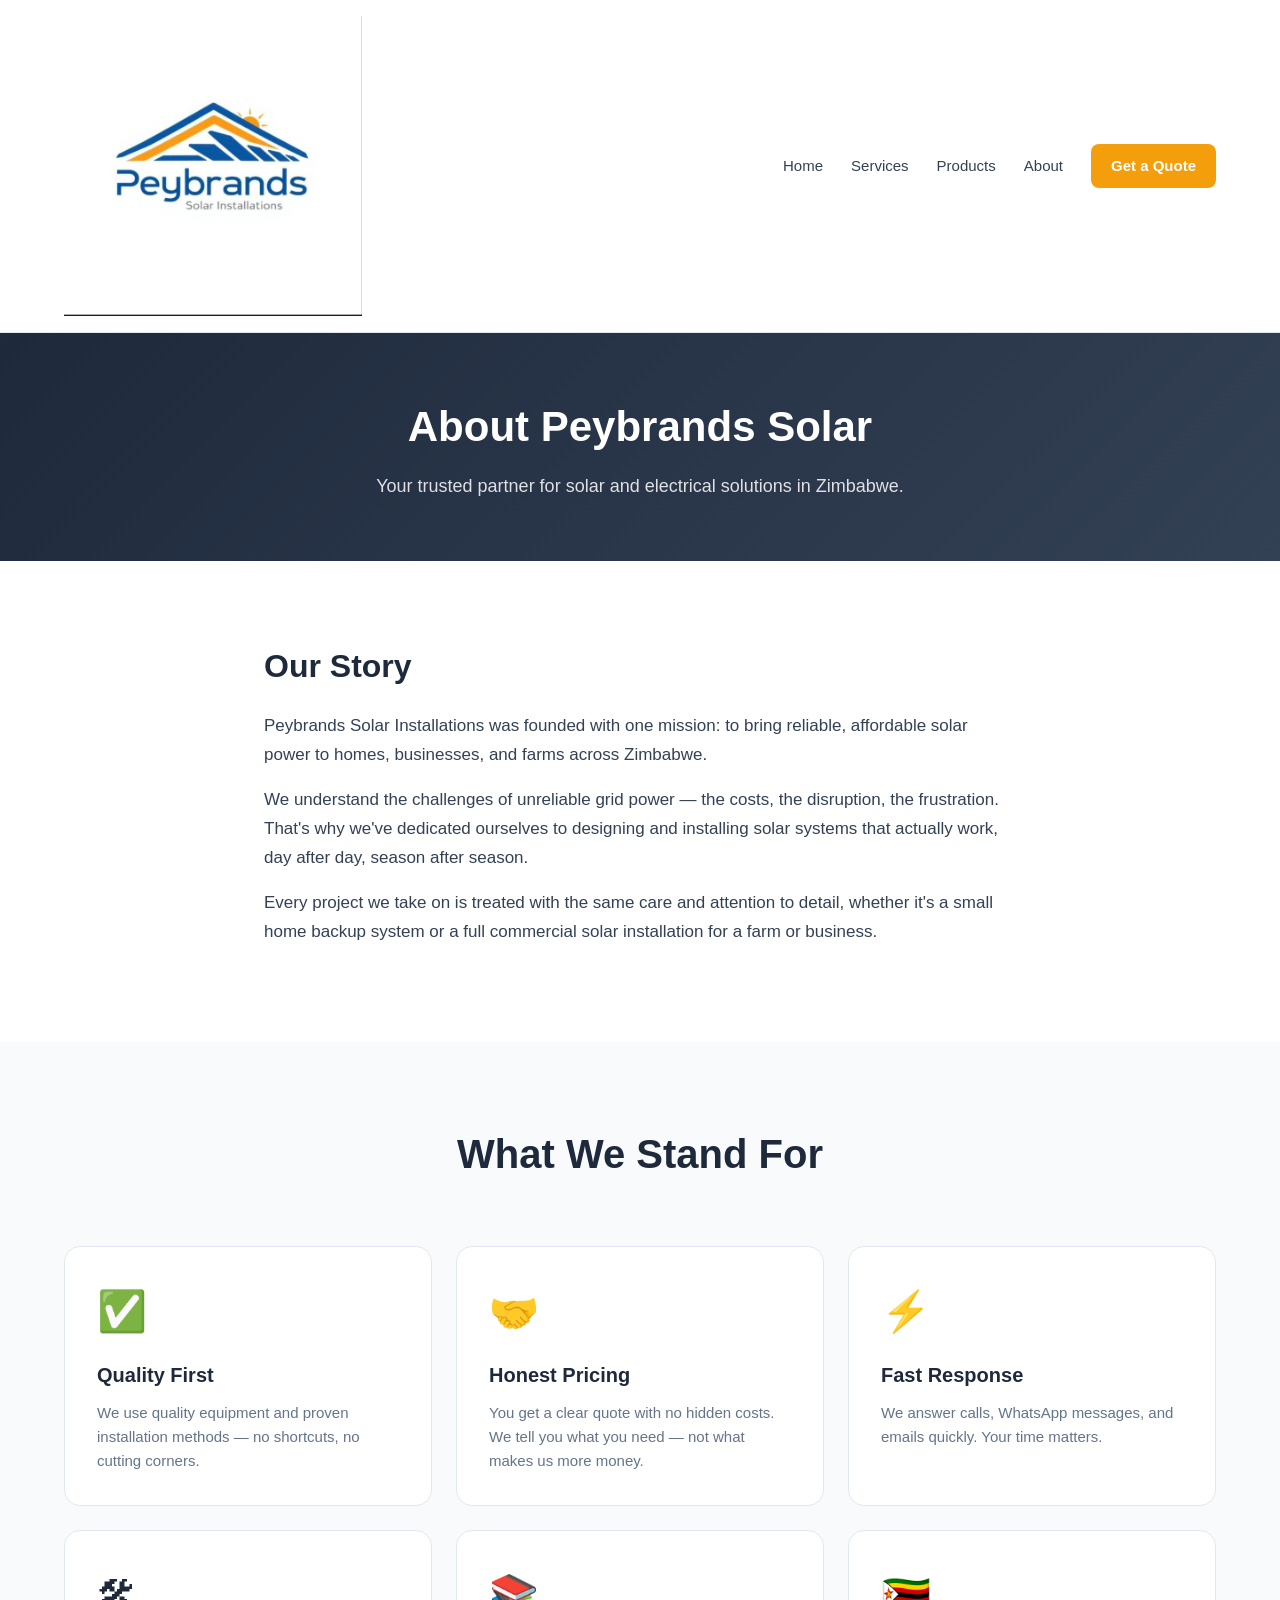
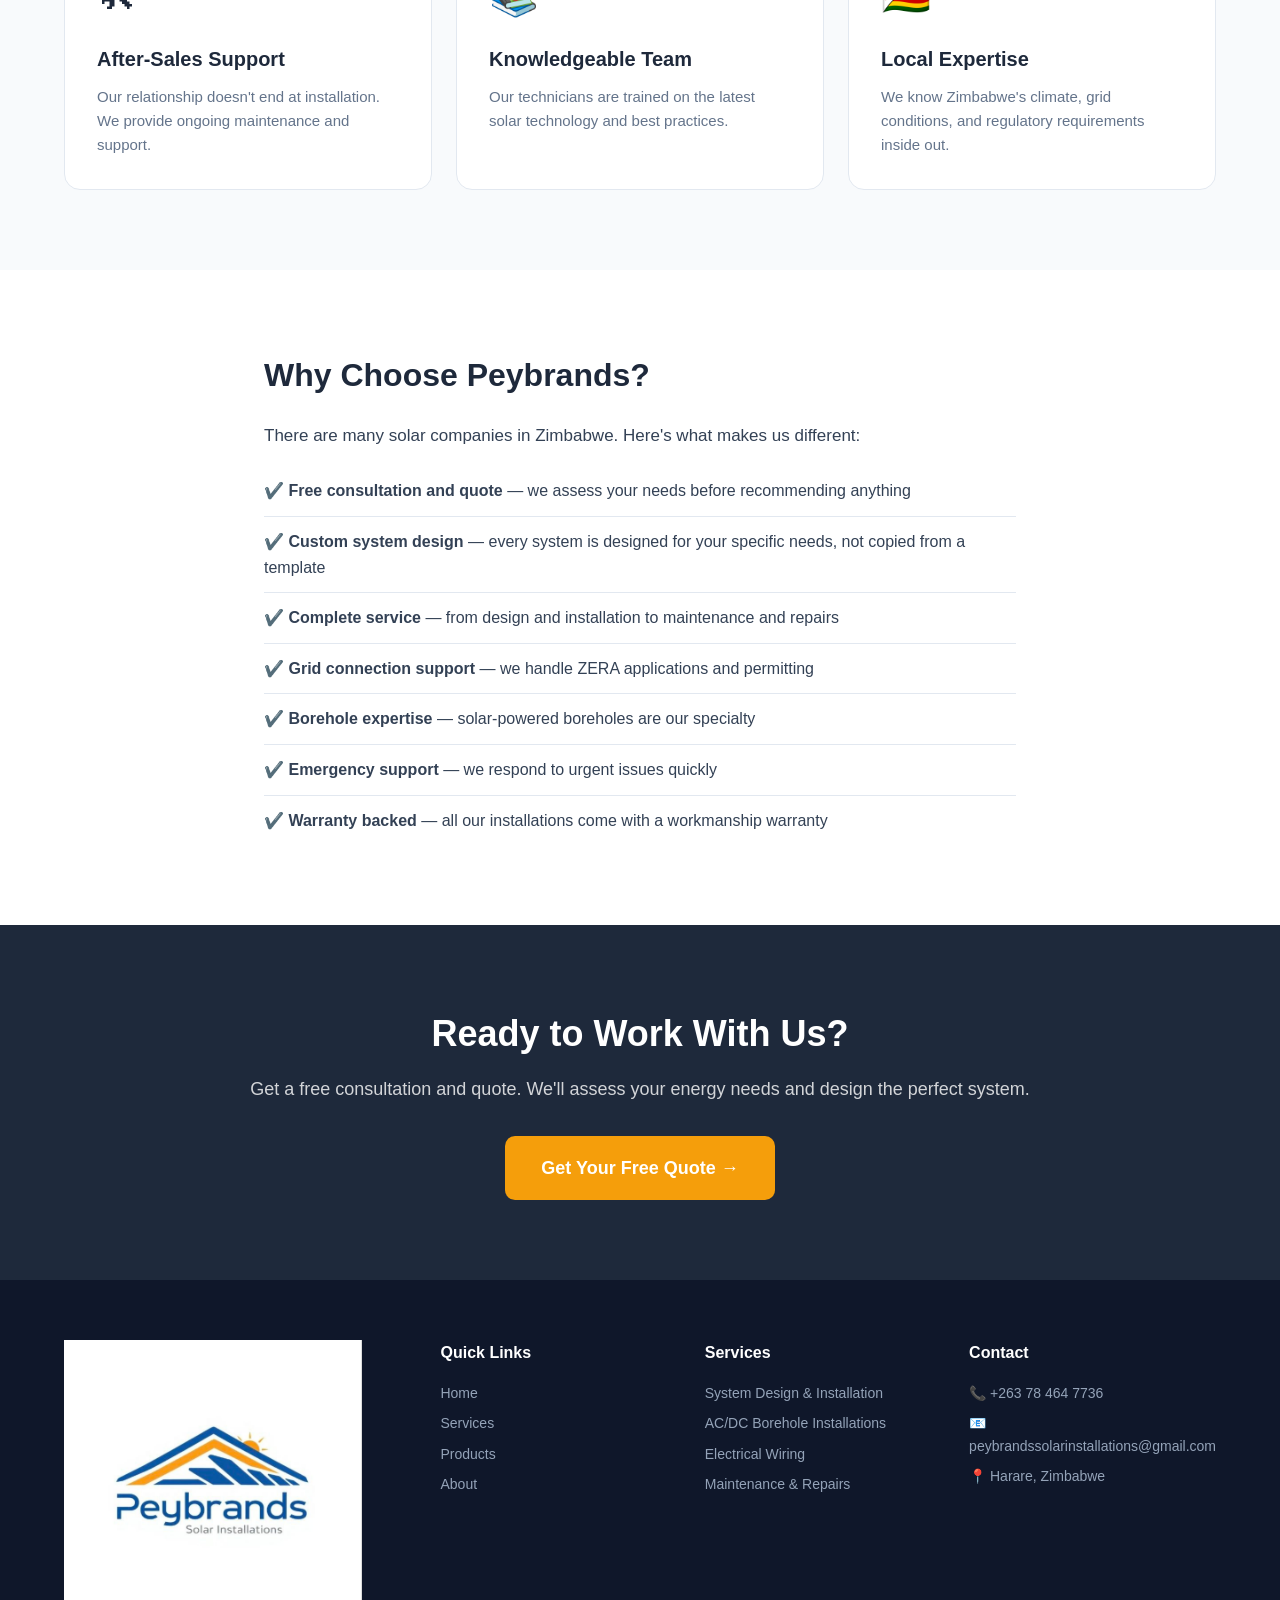
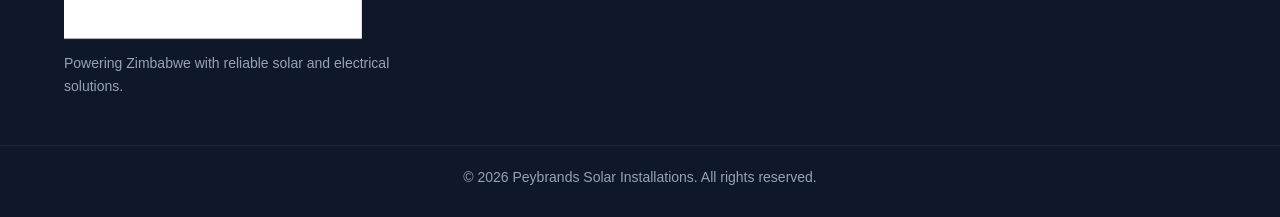
==== pages/about.html @ a76af6f4 "Initial commit: Peybrands Solar website" ====
<!DOCTYPE html>
<html lang="en">
<head>
    <meta charset="UTF-8">
    <meta name="viewport" content="width=device-width, initial-scale=1.0">
    <title>About Us | Peybrands Solar Installations</title>
    <link rel="stylesheet" href="../css/style.css">
    <link rel="icon" type="image/jpeg" href="../images/logo.jpg">
</head>
<body>

    <!-- HEADER -->
    <header class="header">
        <div class="container header-inner">
            <div class="logo">
                <img src="../images/logo.jpg" alt="Peybrands Solar Installations" class="logo-img">
            </div>
            <nav class="nav">
                <a href="../index.html">Home</a>
                <a href="services.html">Services</a>
                <a href="products.html">Products</a>
                <a href="about.html">About</a>
                <a href="contact.html" class="btn-nav">Get a Quote</a>
            </nav>
        </div>
    </header>

    <!-- PAGE HEADER -->
    <section class="page-header">
        <div class="container">
            <h1>About Peybrands Solar</h1>
            <p>Your trusted partner for solar and electrical solutions in Zimbabwe.</p>
        </div>
    </section>

    <!-- STORY -->
    <section class="section">
        <div class="container narrow">
            <h2>Our Story</h2>
            <p>Peybrands Solar Installations was founded with one mission: to bring reliable, affordable solar power to homes, businesses, and farms across Zimbabwe.</p>
            <p>We understand the challenges of unreliable grid power — the costs, the disruption, the frustration. That's why we've dedicated ourselves to designing and installing solar systems that actually work, day after day, season after season.</p>
            <p>Every project we take on is treated with the same care and attention to detail, whether it's a small home backup system or a full commercial solar installation for a farm or business.</p>
        </div>
    </section>

    <!-- MISSION + VALUES -->
    <section class="section section-alt">
        <div class="container">
            <div class="section-header">
                <h2>What We Stand For</h2>
            </div>
            <div class="services-grid">
                <div class="service-card">
                    <div class="service-icon">✅</div>
                    <h3>Quality First</h3>
                    <p>We use quality equipment and proven installation methods — no shortcuts, no cutting corners.</p>
                </div>
                <div class="service-card">
                    <div class="service-icon">🤝</div>
                    <h3>Honest Pricing</h3>
                    <p>You get a clear quote with no hidden costs. We tell you what you need — not what makes us more money.</p>
                </div>
                <div class="service-card">
                    <div class="service-icon">⚡</div>
                    <h3>Fast Response</h3>
                    <p>We answer calls, WhatsApp messages, and emails quickly. Your time matters.</p>
                </div>
                <div class="service-card">
                    <div class="service-icon">🛠</div>
                    <h3>After-Sales Support</h3>
                    <p>Our relationship doesn't end at installation. We provide ongoing maintenance and support.</p>
                </div>
                <div class="service-card">
                    <div class="service-icon">📚</div>
                    <h3>Knowledgeable Team</h3>
                    <p>Our technicians are trained on the latest solar technology and best practices.</p>
                </div>
                <div class="service-card">
                    <div class="service-icon">🇿🇼</div>
                    <h3>Local Expertise</h3>
                    <p>We know Zimbabwe's climate, grid conditions, and regulatory requirements inside out.</p>
                </div>
            </div>
        </div>
    </section>

    <!-- WHY CHOOSE US -->
    <section class="section">
        <div class="container narrow">
            <h2>Why Choose Peybrands?</h2>
            <p>There are many solar companies in Zimbabwe. Here's what makes us different:</p>
            <ul class="check-list">
                <li>✔️ <strong>Free consultation and quote</strong> — we assess your needs before recommending anything</li>
                <li>✔️ <strong>Custom system design</strong> — every system is designed for your specific needs, not copied from a template</li>
                <li>✔️ <strong>Complete service</strong> — from design and installation to maintenance and repairs</li>
                <li>✔️ <strong>Grid connection support</strong> — we handle ZERA applications and permitting</li>
                <li>✔️ <strong>Borehole expertise</strong> — solar-powered boreholes are our specialty</li>
                <li>✔️ <strong>Emergency support</strong> — we respond to urgent issues quickly</li>
                <li>✔️ <strong>Warranty backed</strong> — all our installations come with a workmanship warranty</li>
            </ul>
        </div>
    </section>

    <!-- CTA -->
    <section class="cta">
        <div class="container cta-inner">
            <h2>Ready to Work With Us?</h2>
            <p>Get a free consultation and quote. We'll assess your energy needs and design the perfect system.</p>
            <a href="contact.html" class="btn btn-primary btn-large">Get Your Free Quote →</a>
        </div>
    </section>

    <!-- FOOTER -->
    <footer class="footer">
        <div class="container footer-inner">
            <div class="footer-col">
                <div class="logo">
                    <img src="../images/logo.jpg" alt="Peybrands Solar Installations" class="logo-img">
                </div>
                <p>Powering Zimbabwe with reliable solar and electrical solutions.</p>
            </div>
            <div class="footer-col">
                <h4>Quick Links</h4>
                <a href="../index.html">Home</a>
                <a href="services.html">Services</a>
                <a href="products.html">Products</a>
                <a href="about.html">About</a>
            </div>
            <div class="footer-col">
                <h4>Services</h4>
                <p>System Design & Installation</p>
                <p>AC/DC Borehole Installations</p>
                <p>Electrical Wiring</p>
                <p>Maintenance & Repairs</p>
            </div>
            <div class="footer-col">
                <h4>Contact</h4>
                <p>📞 +263 78 464 7736</p>
                <p>📧 peybrandssolarinstallations@gmail.com</p>
                <p>📍 Harare, Zimbabwe</p>
            </div>
        </div>
        <div class="footer-bottom">
            <p>© 2026 Peybrands Solar Installations. All rights reserved.</p>
        </div>
    </footer>

</body>
</html>
---- css/style.css ----
/* ===== RESET & BASE ===== */
* {
    margin: 0;
    padding: 0;
    box-sizing: border-box;
}

:root {
    --primary: #f59e0b;
    --primary-dark: #d97706;
    --dark: #1e293b;
    --dark-light: #334155;
    --gray: #64748b;
    --light: #f8fafc;
    --white: #ffffff;
    --green: #10b981;
}

body {
    font-family: -apple-system, BlinkMacSystemFont, 'Segoe UI', Roboto, sans-serif;
    color: var(--dark);
    line-height: 1.6;
    background: var(--white);
}

.container {
    max-width: 1200px;
    margin: 0 auto;
    padding: 0 24px;
}

.center { text-align: center; }

/* ===== HEADER ===== */
.header {
    background: var(--white);
    border-bottom: 1px solid #e2e8f0;
    position: sticky;
    top: 0;
    z-index: 100;
}

.header-inner {
    display: flex;
    justify-content: space-between;
    align-items: center;
    padding: 16px 24px;
}

.logo {
    display: flex;
    align-items: center;
    gap: 8px;
}

.logo-img {
    height: 300px;
    width: auto;
    display: block;
}
.logo-icon { font-size: 24px; }

.logo-text strong { color: var(--primary); }

.nav {
    display: flex;
    align-items: center;
    gap: 28px;
}

.nav a {
    color: var(--dark-light);
    text-decoration: none;
    font-size: 15px;
    font-weight: 500;
    transition: color 0.2s;
}

.nav a:hover { color: var(--primary); }

.btn-nav {
    background: var(--primary);
    color: white !important;
    padding: 10px 20px;
    border-radius: 8px;
    font-weight: 600 !important;
}

.btn-nav:hover {
    background: var(--primary-dark);
    color: white !important;
}

/* ===== HERO ===== */
.hero {
    background: linear-gradient(135deg, #fef3c7 0%, #fde68a 100%);
    padding: 80px 0;
}

.hero-inner {
    display: grid;
    grid-template-columns: 1.2fr 1fr;
    gap: 60px;
    align-items: center;
}

.hero h1 {
    font-size: 48px;
    line-height: 1.15;
    margin-bottom: 20px;
    color: var(--dark);
}

.hero p {
    font-size: 18px;
    color: var(--dark-light);
    margin-bottom: 32px;
}

.hero-buttons {
    display: flex;
    gap: 16px;
    margin-bottom: 40px;
    flex-wrap: wrap;
}

.hero-stats {
    display: flex;
    gap: 40px;
}

.stat-number {
    display: block;
    font-size: 28px;
    font-weight: 700;
    color: var(--primary-dark);
}

.stat-label {
    font-size: 14px;
    color: var(--gray);
}

.hero-illustration {
    font-size: 140px;
    text-align: center;
    filter: drop-shadow(0 10px 30px rgba(245, 158, 11, 0.3));
}

/* ===== BUTTONS ===== */
.btn {
    display: inline-block;
    padding: 14px 28px;
    border-radius: 10px;
    font-weight: 600;
    text-decoration: none;
    font-size: 16px;
    transition: all 0.2s;
    border: none;
    cursor: pointer;
}

.btn-primary {
    background: var(--primary);
    color: white;
}

.btn-primary:hover {
    background: var(--primary-dark);
    transform: translateY(-2px);
    box-shadow: 0 10px 25px rgba(245, 158, 11, 0.3);
}

.btn-secondary {
    background: white;
    color: var(--dark);
    border: 2px solid var(--dark);
}

.btn-secondary:hover {
    background: var(--dark);
    color: white;
}

.btn-large {
    padding: 18px 36px;
    font-size: 18px;
}

/* ===== SECTIONS ===== */
.section {
    padding: 80px 0;
}

.section-alt {
    background: var(--light);
}

.section-header {
    text-align: center;
    max-width: 700px;
    margin: 0 auto 60px;
}

.section-header h2 {
    font-size: 40px;
    margin-bottom: 16px;
    color: var(--dark);
}

.section-header p {
    font-size: 18px;
    color: var(--gray);
}

/* ===== SERVICES GRID ===== */
.services-grid {
    display: grid;
    grid-template-columns: repeat(auto-fit, minmax(300px, 1fr));
    gap: 24px;
}

.service-card {
    background: white;
    padding: 32px;
    border-radius: 16px;
    border: 1px solid #e2e8f0;
    transition: all 0.3s;
}

.service-card:hover {
    border-color: var(--primary);
    transform: translateY(-4px);
    box-shadow: 0 12px 30px rgba(0,0,0,0.08);
}

.service-icon {
    font-size: 40px;
    margin-bottom: 16px;
}

.service-card h3 {
    font-size: 20px;
    margin-bottom: 10px;
    color: var(--dark);
}

.service-card p {
    color: var(--gray);
    font-size: 15px;
}

/* ===== PRODUCTS GRID ===== */
.products-grid {
    display: grid;
    grid-template-columns: repeat(auto-fit, minmax(260px, 1fr));
    gap: 24px;
    margin-bottom: 40px;
}

.product-card {
    background: white;
    padding: 32px;
    border-radius: 16px;
    text-align: center;
    border: 1px solid #e2e8f0;
    transition: all 0.3s;
}

.product-card:hover {
    transform: translateY(-4px);
    box-shadow: 0 12px 30px rgba(0,0,0,0.08);
}

.product-img {
    font-size: 56px;
    margin-bottom: 16px;
}

.product-card h3 {
    font-size: 20px;
    margin-bottom: 10px;
}

.product-card p {
    color: var(--gray);
    font-size: 15px;
}

/* ===== FEATURES ===== */
.features-grid {
    display: grid;
    grid-template-columns: repeat(auto-fit, minmax(240px, 1fr));
    gap: 32px;
}

.feature h3 {
    font-size: 18px;
    margin-bottom: 8px;
    color: var(--dark);
}

.feature p {
    color: var(--gray);
    font-size: 15px;
}

/* ===== CTA ===== */
.cta {
    background: var(--dark);
    color: white;
    padding: 80px 0;
    text-align: center;
}

.cta h2 {
    font-size: 36px;
    margin-bottom: 12px;
}

.cta p {
    font-size: 18px;
    margin-bottom: 32px;
    opacity: 0.8;
}

/* ===== FOOTER ===== */
.footer {
    background: #0f172a;
    color: #cbd5e1;
    padding: 60px 0 20px;
}

.footer-inner {
    display: grid;
    grid-template-columns: 1.5fr 1fr 1fr 1fr;
    gap: 40px;
    margin-bottom: 40px;
}

.footer h4 {
    color: white;
    margin-bottom: 16px;
    font-size: 16px;
}

.footer a, .footer p {
    display: block;
    color: #94a3b8;
    text-decoration: none;
    font-size: 14px;
    margin-bottom: 8px;
}

.footer a:hover { color: var(--primary); }

.footer .logo { color: white; margin-bottom: 12px; }

.footer-bottom {
    border-top: 1px solid #1e293b;
    padding-top: 20px;
    text-align: center;
    font-size: 14px;
    color: #64748b;
}

/* ===== RESPONSIVE ===== */
@media (max-width: 768px) {
    .hero-inner {
        grid-template-columns: 1fr;
        text-align: center;
    }
    .hero h1 { font-size: 32px; }
    .hero-illustration { font-size: 80px; }
    .hero-stats { justify-content: center; }
    .hero-buttons { justify-content: center; }
    .nav { display: none; }
    .footer-inner { grid-template-columns: 1fr; }
    .section-header h2 { font-size: 28px; }
}
/* ===== PAGE HEADERS ===== */
.page-header {
    background: linear-gradient(135deg, #1e293b 0%, #334155 100%);
    color: white;
    padding: 60px 0;
    text-align: center;
}

.page-header h1 {
    font-size: 42px;
    margin-bottom: 12px;
}

.page-header p {
    font-size: 18px;
    opacity: 0.85;
}

/* ===== CONTACT ===== */
.contact-grid {
    display: grid;
    grid-template-columns: 1fr 1.2fr;
    gap: 60px;
}

.contact-info h2 { font-size: 28px; margin-bottom: 12px; }
.contact-info > p { color: var(--gray); margin-bottom: 32px; }

.contact-item {
    display: flex;
    gap: 16px;
    margin-bottom: 28px;
}

.contact-icon {
    font-size: 28px;
    flex-shrink: 0;
}

.contact-item h4 {
    font-size: 15px;
    color: var(--dark);
    margin-bottom: 6px;
}

.contact-item a, .contact-item p {
    display: block;
    color: var(--dark-light);
    text-decoration: none;
    font-size: 15px;
    margin-bottom: 4px;
}

.contact-item a:hover { color: var(--primary); }

.whatsapp-link {
    color: #25D366 !important;
    font-weight: 600;
    font-size: 14px !important;
}

.muted { color: var(--gray) !important; font-size: 14px !important; }

/* ===== FORM ===== */
.contact-form-wrap {
    background: white;
    padding: 40px;
    border-radius: 16px;
    border: 1px solid #e2e8f0;
}

.contact-form-wrap h2 { font-size: 28px; margin-bottom: 8px; }
.contact-form-wrap > p { color: var(--gray); margin-bottom: 28px; }

.form-group { margin-bottom: 20px; }

.form-group label {
    display: block;
    font-weight: 500;
    margin-bottom: 6px;
    color: var(--dark);
    font-size: 14px;
}

.form-group input,
.form-group select,
.form-group textarea {
    width: 100%;
    padding: 12px 14px;
    border: 2px solid #e2e8f0;
    border-radius: 10px;
    font-size: 15px;
    font-family: inherit;
    transition: border-color 0.2s;
}

.form-group input:focus,
.form-group select:focus,
.form-group textarea:focus {
    outline: none;
    border-color: var(--primary);
}

.form-group textarea { resize: vertical; }

/* ===== ABOUT PAGE ===== */
.narrow {
    max-width: 800px;
}

.narrow h2 {
    font-size: 32px;
    margin-bottom: 20px;
    margin-top: 30px;
}

.narrow h2:first-child { margin-top: 0; }

.narrow p {
    font-size: 17px;
    color: var(--dark-light);
    margin-bottom: 16px;
    line-height: 1.7;
}

.check-list {
    list-style: none;
    padding: 0;
}

.check-list li {
    font-size: 16px;
    padding: 12px 0;
    border-bottom: 1px solid #e2e8f0;
    color: var(--dark-light);
}

.check-list li:last-child { border-bottom: none; }

/* ===== RESPONSIVE ===== */
@media (max-width: 768px) {
    .contact-grid { grid-template-columns: 1fr; gap: 40px; }
    .contact-form-wrap { padding: 24px; }
    .page-header h1 { font-size: 32px; }
}
/* ===== SERVICES DETAILED PAGE ===== */
.service-detail {
    display: grid;
    grid-template-columns: 120px 1fr;
    gap: 40px;
    padding: 50px 0;
    border-bottom: 1px solid #e2e8f0;
    align-items: start;
}

.service-detail:last-of-type {
    border-bottom: none;
}

.service-detail.alt {
    background: var(--light);
    padding: 50px 40px;
    border-radius: 16px;
    margin: 20px 0;
    border-bottom: none;
}

.service-detail-icon {
    font-size: 72px;
    text-align: center;
    background: white;
    padding: 20px;
    border-radius: 20px;
    box-shadow: 0 4px 15px rgba(0,0,0,0.06);
    display: flex;
    align-items: center;
    justify-content: center;
    aspect-ratio: 1;
}

.service-detail-content h2 {
    font-size: 32px;
    margin-bottom: 16px;
    color: var(--dark);
}

.service-detail-content > p {
    font-size: 17px;
    color: var(--dark-light);
    margin-bottom: 20px;
    line-height: 1.7;
}

.feature-list {
    list-style: none;
    padding: 0;
    margin-bottom: 24px;
}

.feature-list li {
    padding: 8px 0;
    color: var(--dark-light);
    font-size: 16px;
    padding-left: 28px;
    position: relative;
}

.feature-list li::before {
    content: "✅";
    position: absolute;
    left: 0;
    font-size: 14px;
}

@media (max-width: 768px) {
    .service-detail {
        grid-template-columns: 1fr;
        gap: 20px;
    }
    .service-detail-icon {
        max-width: 100px;
        margin: 0 auto;
    }
    .service-detail.alt { padding: 30px 20px; }
    .service-detail-content h2 { font-size: 24px; }
}
/* ===== COMING SOON ===== */
.coming-soon {
    padding: 40px 0;
}

.coming-soon-icon {
    font-size: 80px;
    margin-bottom: 20px;
}

.coming-soon h2 {
    font-size: 32px;
    margin-bottom: 16px;
    color: var(--dark);
}

.coming-soon > p {
    font-size: 17px;
    color: var(--gray);
    margin-bottom: 40px;
    max-width: 600px;
    margin-left: auto;
    margin-right: auto;
}

.product-types {
    display: grid;
    grid-template-columns: repeat(auto-fit, minmax(200px, 1fr));
    gap: 20px;
    margin-bottom: 40px;
}

.product-type {
    background: white;
    padding: 28px 20px;
    border-radius: 12px;
    border: 1px solid #e2e8f0;
    transition: all 0.3s;
}

.product-type:hover {
    transform: translateY(-4px);
    box-shadow: 0 10px 25px rgba(0,0,0,0.08);
    border-color: var(--primary);
}

.product-type-icon {
    font-size: 40px;
    display: block;
    margin-bottom: 12px;
}

.product-type h4 {
    font-size: 17px;
    margin-bottom: 8px;
    color: var(--dark);
}

.product-type p {
    font-size: 14px;
    color: var(--gray);
}
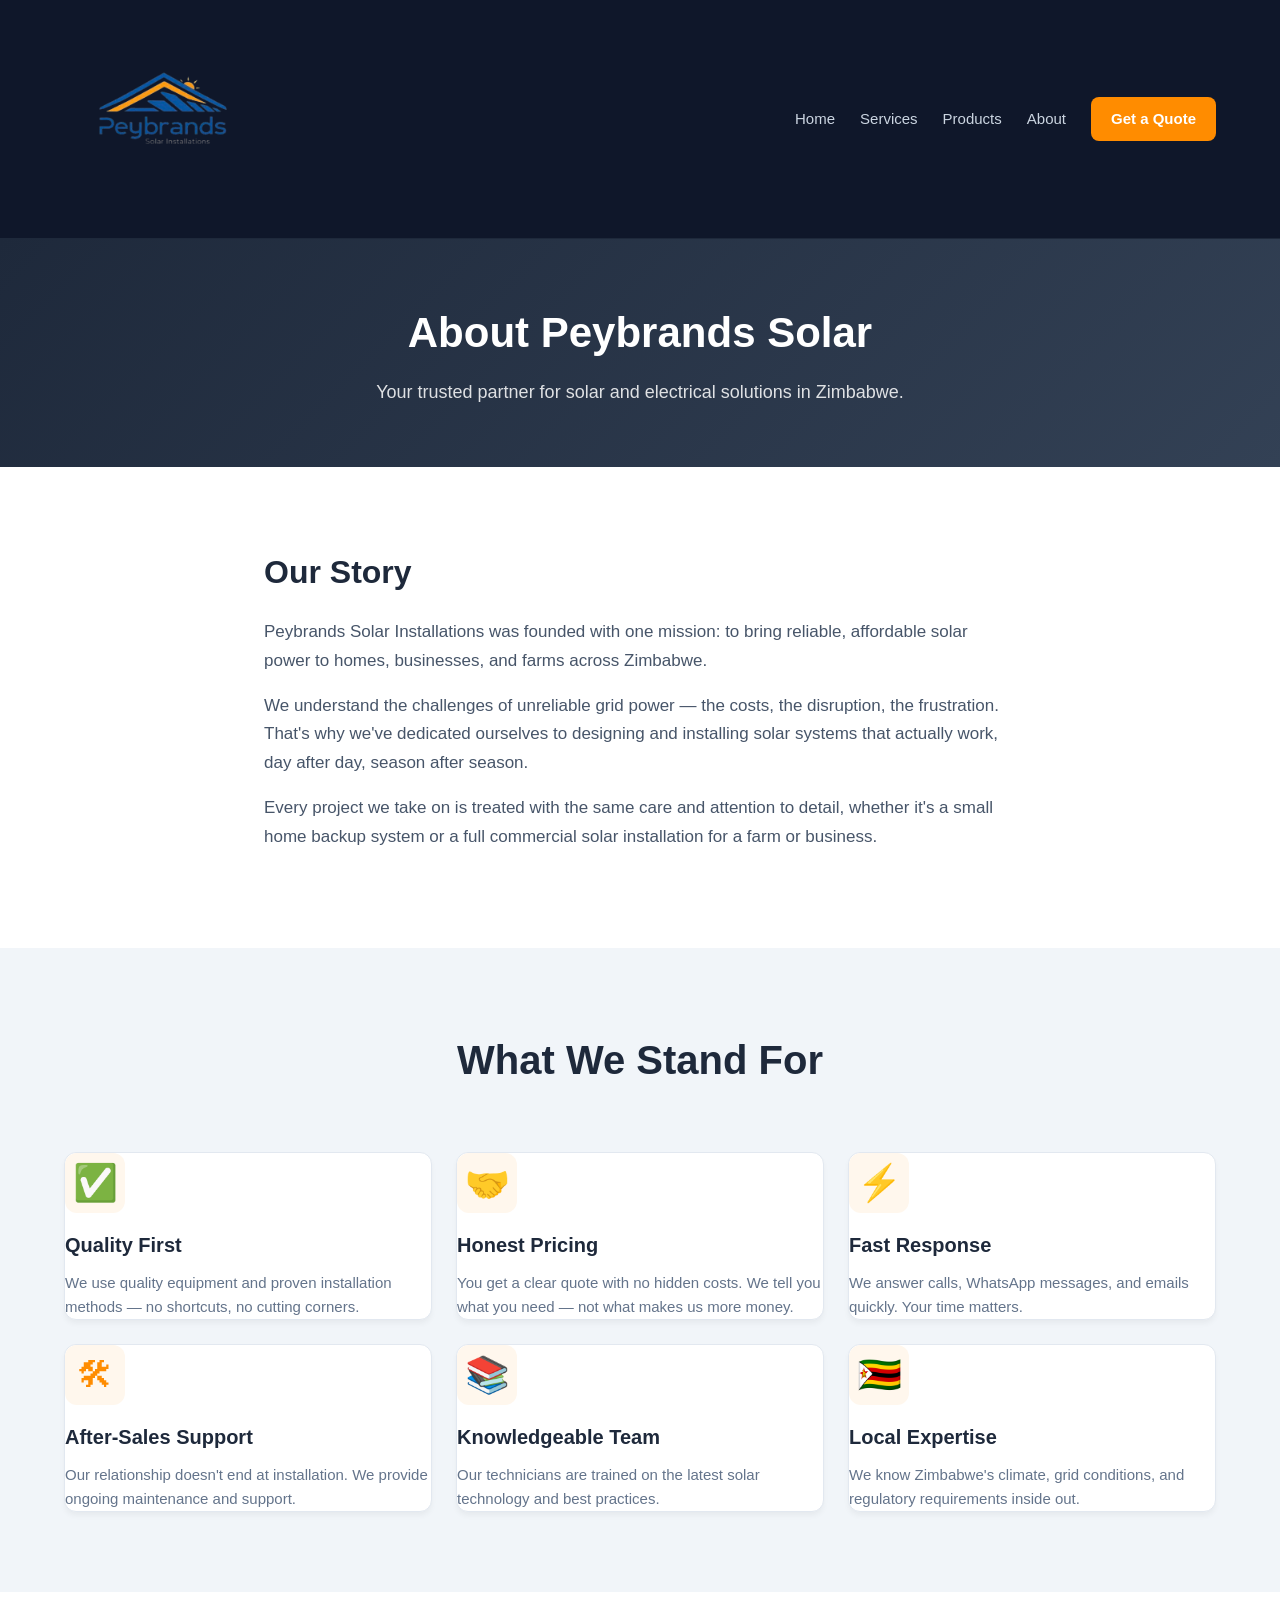
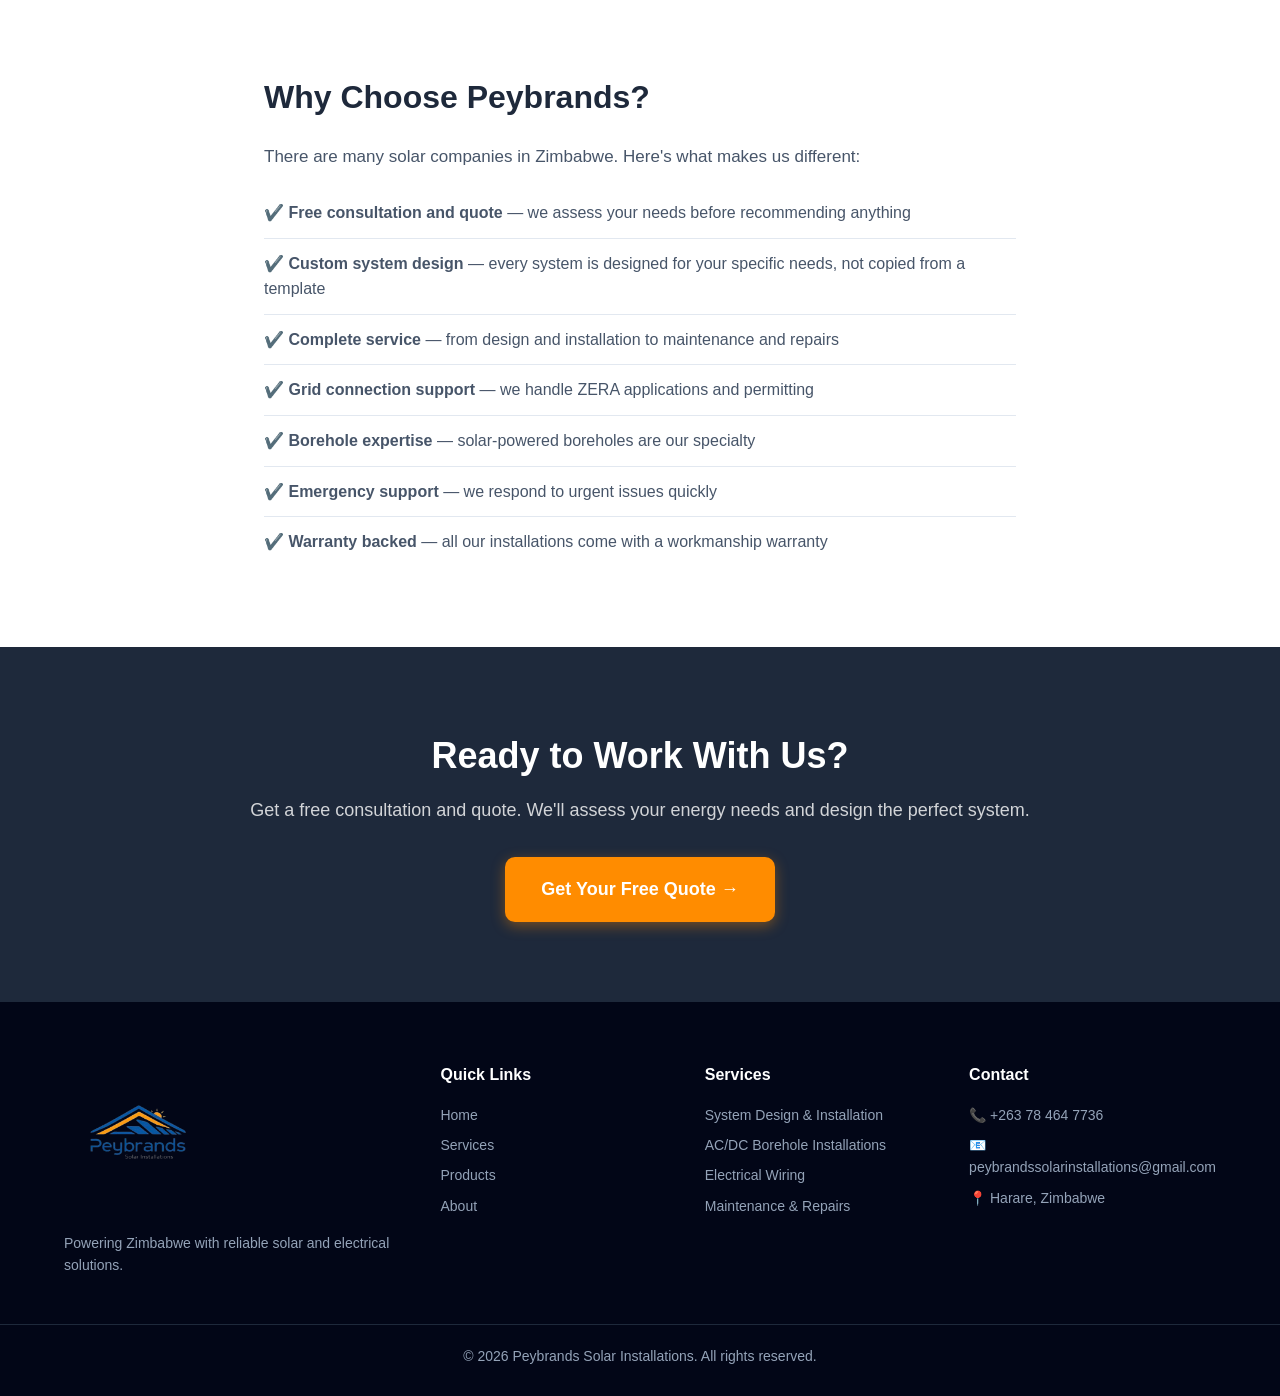
==== commit 2e120254: "Final design polish: real contact info, new icons, and system design image" ====
--- a/pages/about.html
+++ b/pages/about.html
@@ -5,7 +5,7 @@
     <meta name="viewport" content="width=device-width, initial-scale=1.0">
     <title>About Us | Peybrands Solar Installations</title>
     <link rel="stylesheet" href="../css/style.css">
-    <link rel="icon" type="image/jpeg" href="../images/logo.jpg">
+    <link rel="icon" type="image/jpeg" href="../images/logo.png">
 </head>
 <body>
 
@@ -13,7 +13,7 @@
     <header class="header">
         <div class="container header-inner">
             <div class="logo">
-                <img src="../images/logo.jpg" alt="Peybrands Solar Installations" class="logo-img">
+                <img src="../images/logo.png" alt="Peybrands Solar Installations" class="logo-img">
             </div>
             <nav class="nav">
                 <a href="../index.html">Home</a>
@@ -115,7 +115,7 @@
         <div class="container footer-inner">
             <div class="footer-col">
                 <div class="logo">
-                    <img src="../images/logo.jpg" alt="Peybrands Solar Installations" class="logo-img">
+                    <img src="../images/logo.png" alt="Peybrands Solar Installations" class="logo-img">
                 </div>
                 <p>Powering Zimbabwe with reliable solar and electrical solutions.</p>
             </div>
--- a/css/style.css
+++ b/css/style.css
@@ -6,21 +6,26 @@
 }
 
 :root {
-    --primary: #f59e0b;
-    --primary-dark: #d97706;
-    --dark: #1e293b;
-    --dark-light: #334155;
-    --gray: #64748b;
-    --light: #f8fafc;
-    --white: #ffffff;
-    --green: #10b981;
+    /* Primary Brand Color (Solar Orange) */
+    --primary: #FF8C00; 
+    --primary-dark: #E67E00;
+    
+    /* Secondary Brand Color (Deep Blue) */
+    --brand-blue: #0F172A; 
+    
+    /* Text & Neutrals */
+    --dark: #1E293B;
+    --dark-light: #475569;
+    --gray: #64748B;
+    --light: #f1f5f9;
+    --white: #FFFFFF;
 }
 
 body {
     font-family: -apple-system, BlinkMacSystemFont, 'Segoe UI', Roboto, sans-serif;
     color: var(--dark);
     line-height: 1.6;
-    background: var(--white);
+    background: var(--light);
 }
 
 .container {
@@ -33,50 +38,25 @@
 
 /* ===== HEADER ===== */
 .header {
-    background: var(--white);
-    border-bottom: 1px solid #e2e8f0;
+    background: var(--brand-blue); /* Changed to Deep Blue */
+    border-bottom: 1px solid #1E293B;
     position: sticky;
     top: 0;
     z-index: 100;
 }
 
-.header-inner {
-    display: flex;
-    justify-content: space-between;
-    align-items: center;
-    padding: 16px 24px;
-}
-
-.logo {
-    display: flex;
-    align-items: center;
-    gap: 8px;
-}
-
-.logo-img {
-    height: 300px;
-    width: auto;
-    display: block;
-}
-.logo-icon { font-size: 24px; }
-
-.logo-text strong { color: var(--primary); }
-
-.nav {
-    display: flex;
-    align-items: center;
-    gap: 28px;
-}
-
+/* Make the navigation links white so they are visible on the blue background */
 .nav a {
-    color: var(--dark-light);
+    color: #CBD5E1; 
     text-decoration: none;
     font-size: 15px;
     font-weight: 500;
     transition: color 0.2s;
 }
 
-.nav a:hover { color: var(--primary); }
+.nav a:hover { 
+    color: var(--primary); 
+}
 
 .btn-nav {
     background: var(--primary);
@@ -93,28 +73,23 @@
 
 /* ===== HERO ===== */
 .hero {
-    background: linear-gradient(135deg, #fef3c7 0%, #fde68a 100%);
-    padding: 80px 0;
-}
-
-.hero-inner {
-    display: grid;
-    grid-template-columns: 1.2fr 1fr;
-    gap: 60px;
-    align-items: center;
+    background: linear-gradient(135deg, #F8FAFC 0%, #E2E8F0 100%);
+    padding: 100px 0;
+    border-bottom: 1px solid #CBD5E1;
 }
 
 .hero h1 {
-    font-size: 48px;
-    line-height: 1.15;
-    margin-bottom: 20px;
-    color: var(--dark);
+    font-size: 52px;
+    line-height: 1.1;
+    margin-bottom: 24px;
+    color: var(--brand-blue); /* Deep blue text */
+    font-weight: 800;
 }
 
 .hero p {
-    font-size: 18px;
+    font-size: 20px;
     color: var(--dark-light);
-    margin-bottom: 32px;
+    margin-bottom: 40px;
 }
 
 .hero-buttons {
@@ -160,15 +135,21 @@
     cursor: pointer;
 }
 
+/* --- The Normal State of the Button --- */
 .btn-primary {
     background: var(--primary);
     color: white;
-}
-
+    /* This adds a soft orange glow around the button */
+    box-shadow: 0 4px 14px 0 rgba(255, 140, 0, 0.39); 
+}
+
+/* --- What happens when you HOVER over the button --- */
 .btn-primary:hover {
     background: var(--primary-dark);
+    /* This physically moves the button UP by 2 pixels */
     transform: translateY(-2px);
-    box-shadow: 0 10px 25px rgba(245, 158, 11, 0.3);
+    /* This makes the glow bigger when you hover */
+    box-shadow: 0 6px 20px rgba(255, 140, 0, 0.5);
 }
 
 .btn-secondary {
@@ -190,6 +171,7 @@
 /* ===== SECTIONS ===== */
 .section {
     padding: 80px 0;
+    background: var(--white);
 }
 
 .section-alt {
@@ -220,18 +202,22 @@
     gap: 24px;
 }
 
-.service-card {
+/* --- The Normal State of the Card --- */
+.service-card, .product-card {
     background: white;
-    padding: 32px;
-    border-radius: 16px;
-    border: 1px solid #e2e8f0;
-    transition: all 0.3s;
-}
-
-.service-card:hover {
+    border: 1px solid #E2E8F0;
+    /* Slightly sharper corners = more modern */
+    border-radius: 12px; 
+    /* A very light shadow to make the card pop off the background */
+    box-shadow: 0 4px 6px -1px rgba(0, 0, 0, 0.05);
+}
+
+/* --- What happens when you HOVER over the card --- */
+.service-card:hover, .product-card:hover {
+    /* The border turns orange */
     border-color: var(--primary);
-    transform: translateY(-4px);
-    box-shadow: 0 12px 30px rgba(0,0,0,0.08);
+    /* A deeper shadow to make it look like it's lifting off the page */
+    box-shadow: 0 10px 25px -5px rgba(0, 0, 0, 0.1);
 }
 
 .service-icon {
@@ -326,8 +312,8 @@
 
 /* ===== FOOTER ===== */
 .footer {
-    background: #0f172a;
-    color: #cbd5e1;
+    background: #020617; /* Even darker blue for the footer */
+    color: #CBD5E1;
     padding: 60px 0 20px;
 }
 
@@ -665,4 +651,314 @@
 .product-type p {
     font-size: 14px;
     color: var(--gray);
+}
+/* ===== PRODUCTS SHOWCASE ===== */
+.product-showcase-grid {
+    display: flex;
+    flex-direction: column;
+    gap: 60px;
+}
+
+.product-showcase {
+    display: grid;
+    grid-template-columns: 1fr 1.2fr;
+    gap: 50px;
+    align-items: center;
+    background: white;
+    border-radius: 20px;
+    padding: 40px;
+    border: 1px solid #e2e8f0;
+    transition: all 0.3s;
+}
+
+.product-showcase:hover {
+    box-shadow: 0 15px 40px rgba(0,0,0,0.08);
+    border-color: var(--primary);
+}
+
+/* Alternate sides for visual variety */
+.product-showcase:nth-child(even) .product-image {
+    order: 2;
+}
+
+.product-image {
+    width: 100%;
+    aspect-ratio: 4 / 3;
+    border-radius: 16px;
+    overflow: hidden;
+    background: #f8fafc;
+    display: flex;
+    align-items: center;
+    justify-content: center;
+}
+
+.product-image img {
+    width: 100%;
+    height: 100%;
+    object-fit: cover;
+    display: block;
+}
+
+.product-image-icon {
+    background: linear-gradient(135deg, #fef3c7 0%, #fde68a 100%);
+}
+
+.product-icon-large {
+    font-size: 140px;
+    line-height: 1;
+}
+
+.product-details h3 {
+    font-size: 32px;
+    margin-bottom: 6px;
+    color: var(--dark);
+}
+
+.product-subtitle {
+    color: var(--primary-dark);
+    font-weight: 600;
+    font-size: 15px;
+    margin-bottom: 16px;
+    text-transform: uppercase;
+    letter-spacing: 0.5px;
+}
+
+.product-details > p {
+    font-size: 16px;
+    color: var(--dark-light);
+    margin-bottom: 20px;
+    line-height: 1.7;
+}
+
+.product-features {
+    list-style: none;
+    padding: 0;
+    margin-bottom: 24px;
+}
+
+.product-features li {
+    padding: 8px 0;
+    padding-left: 28px;
+    color: var(--dark-light);
+    font-size: 15px;
+    position: relative;
+}
+
+.product-features li::before {
+    content: "✅";
+    position: absolute;
+    left: 0;
+    font-size: 13px;
+}
+
+/* ===== RESPONSIVE ===== */
+@media (max-width: 768px) {
+    .product-showcase {
+        grid-template-columns: 1fr;
+        padding: 24px;
+        gap: 24px;
+    }
+    .product-showcase:nth-child(even) .product-image {
+        order: 0;
+    }
+    .product-details h3 { font-size: 24px; }
+    .product-icon-large { font-size: 90px; }
+}
+/* ===== NEW PRODUCT CATALOG GRID ===== */
+.product-catalog-grid {
+    display: grid;
+    grid-template-columns: repeat(auto-fit, minmax(280px, 1fr));
+    gap: 30px;
+}
+
+.product-card {
+    background: white;
+    border-radius: 16px;
+    overflow: hidden;
+    border: 1px solid #e2e8f0;
+    transition: all 0.3s ease;
+    display: flex;
+    flex-direction: column;
+}
+
+.product-card:hover {
+    transform: translateY(-5px);
+    box-shadow: 0 15px 30px rgba(0,0,0,0.08);
+    border-color: var(--primary);
+}
+
+.product-card-img {
+    width: 100%;
+    height: 220px;
+    background: #f8fafc;
+    display: flex;
+    align-items: center;
+    justify-content: center;
+    overflow: hidden;
+}
+
+.product-card-img img {
+    width: 100%;
+    height: 100%;
+    object-fit: cover;
+}
+
+.product-img-fallback {
+    background: linear-gradient(135deg, #fef3c7 0%, #fde68a 100%);
+}
+
+.fallback-icon {
+    font-size: 80px;
+}
+
+.product-card-content {
+    padding: 24px;
+    display: flex;
+    flex-direction: column;
+    flex-grow: 1;
+}
+
+.product-card-content h3 {
+    font-size: 22px;
+    margin-bottom: 8px;
+    color: var(--dark);
+}
+
+.product-price {
+    font-size: 20px;
+    font-weight: 700;
+    color: var(--primary-dark);
+    margin-bottom: 12px;
+}
+
+.product-desc {
+    font-size: 15px;
+    color: var(--gray);
+    margin-bottom: 24px;
+    flex-grow: 1; /* Pushes the button to the bottom */
+}
+/* ===== FIX FOR LOGO SIZE ===== */
+.header .logo img {
+    height: 200px; /* You can change this to 60px or 70px if it's too small */
+    width: auto;
+}
+
+.footer .logo img {
+    height: 150px;
+    width: auto;
+}
+/* Fix the squished header */
+.header-inner {
+    display: flex;
+    justify-content: space-between;
+    align-items: center;
+    padding: 15px 24px;
+    flex-wrap: nowrap; /* Prevents the nav from dropping below the logo */
+    gap: 20px;
+}
+
+.nav {
+    display: flex;
+    align-items: center;
+    gap: 25px;
+    flex-wrap: nowrap; /* Forces links to stay on one line */
+}
+
+.nav a {
+    white-space: nowrap; /* Prevents text from wrapping */
+}
+/* Styling for the real images in the hero section */
+.hero-image-grid {
+    display: flex;
+    gap: 15px;
+    justify-content: center;
+    align-items: center;
+}
+
+.hero-image-grid img {
+    width: 130px;
+    height: 130px;
+    object-fit: cover;
+    border-radius: 20px;
+    box-shadow: 0 10px 25px rgba(0,0,0,0.15);
+    border: 4px solid white;
+    transition: transform 0.3s ease;
+}
+
+.hero-image-grid img:hover {
+    transform: scale(1.05);
+}
+
+/* Mobile Responsive */
+@media (max-width: 768px) {
+    .hero-image-grid img {
+        width: 90px;
+        height: 90px;
+    }
+}
+
+/* Fix the squished header */
+.header-inner {
+    display: flex;
+    justify-content: space-between;
+    align-items: center;
+    padding: 15px 24px;
+    flex-wrap: nowrap;
+    gap: 20px;
+}
+
+.nav {
+    display: flex;
+    align-items: center;
+    gap: 25px;
+    flex-wrap: nowrap;
+}
+
+.nav a {
+    white-space: nowrap;
+}
+/* Image for the System Design Card */
+.service-img {
+    width: 100%;
+    height: 180px;
+    object-fit: cover;
+    border-radius: 12px;
+    margin-bottom: 20px;
+}
+
+/* Styling for the professional icons */
+.service-icon {
+    font-size: 36px;
+    color: var(--primary); /* Makes the icons Solar Orange */
+    margin-bottom: 16px;
+    width: 60px;
+    height: 60px;
+    background: #FFF7ED; /* Soft orange background */
+    border-radius: 12px;
+    display: flex;
+    align-items: center;
+    justify-content: center;
+}
+/* Styling for the Services Page Layout */
+.service-img-large {
+    width: 100%;
+    height: 100%;
+    max-height: 300px;
+    object-fit: cover;
+    border-radius: 20px;
+    box-shadow: 0 10px 30px rgba(0,0,0,0.1);
+}
+
+.service-icon-large {
+    font-size: 70px;
+    color: var(--primary);
+    background: #FFF7ED;
+    border-radius: 20px;
+    display: flex;
+    align-items: center;
+    justify-content: center;
+    width: 100%;
+    height: 100%;
+    max-height: 250px;
+    min-height: 200px;
 }
